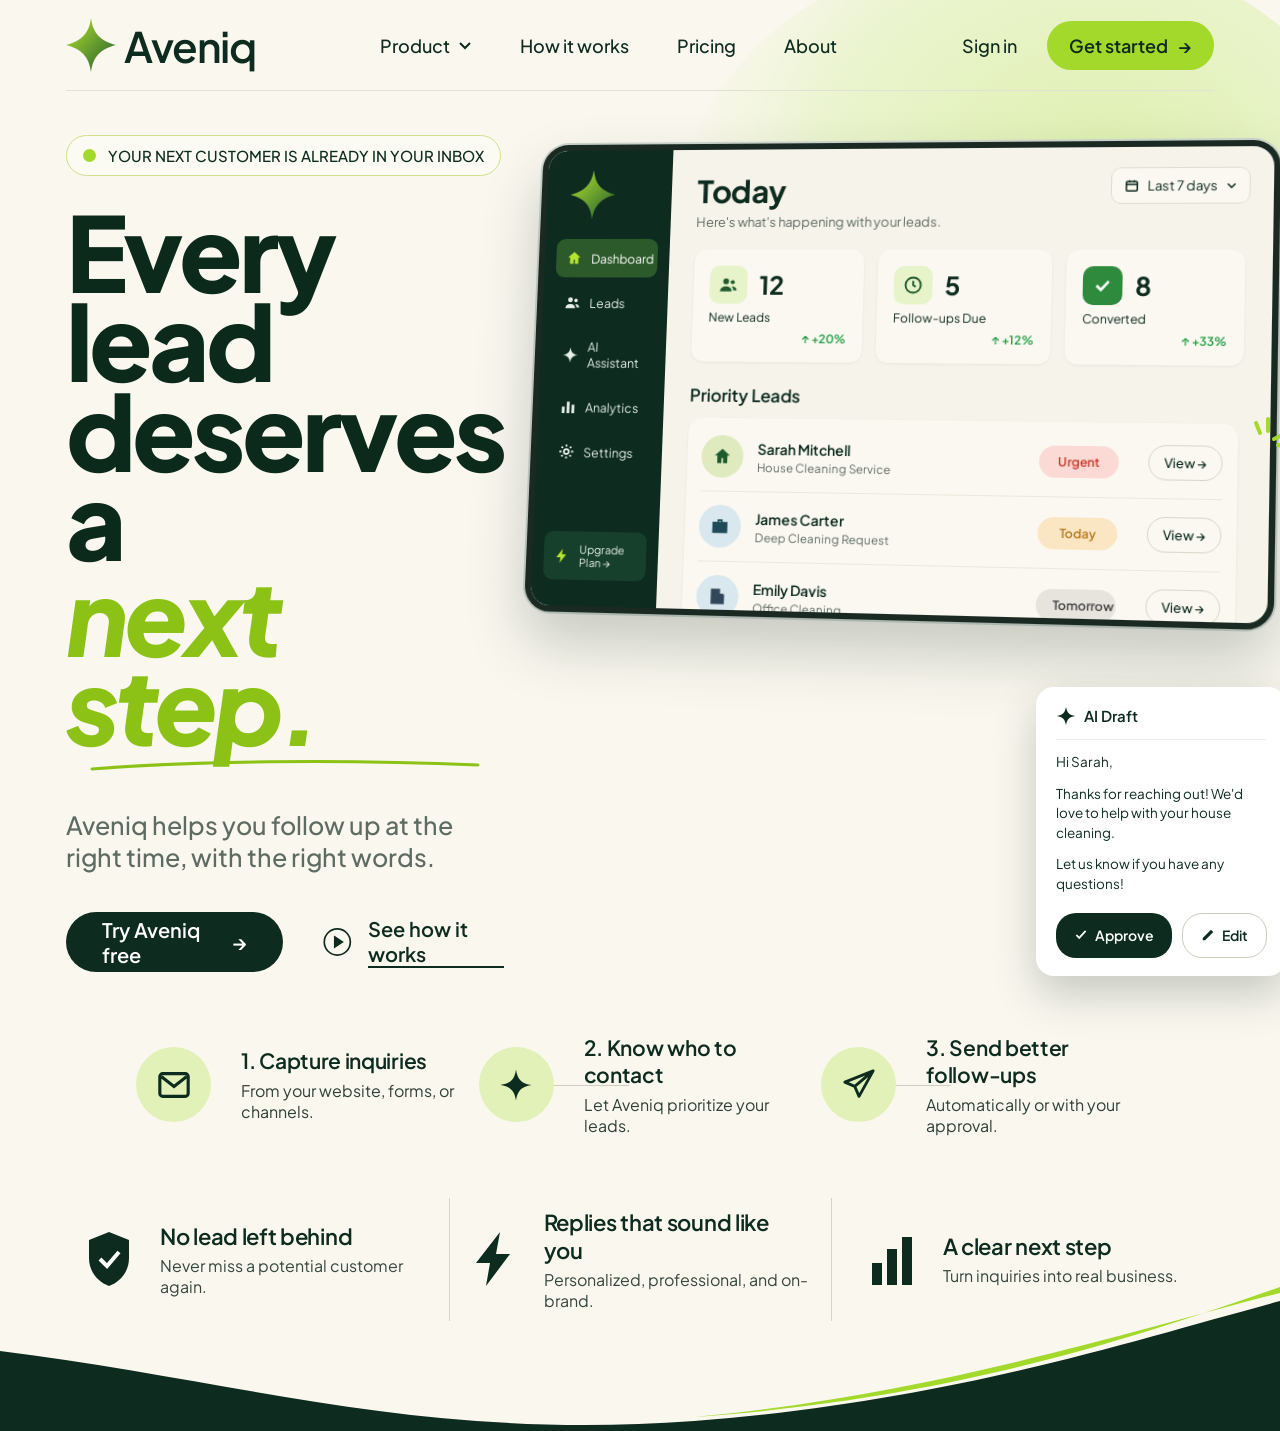
==== index.html @ 0c85c23e "Aveniq landing page" ====
<!DOCTYPE html>
<html lang="en">
<head>
<meta charset="utf-8">
<meta name="viewport" content="width=device-width, initial-scale=1">
<title>Aveniq – Every lead deserves a next step</title>
<link rel="preconnect" href="https://fonts.googleapis.com">
<link rel="preconnect" href="https://fonts.gstatic.com" crossorigin>
<link href="https://fonts.googleapis.com/css2?family=Plus+Jakarta+Sans:ital,wght@0,400;0,500;0,600;0,700;0,800;1,800&display=swap" rel="stylesheet">
<style>
:root{--bg:#faf7ef;--ink:#0d2b1f;--lime:#a3d92b;--lime2:#8cc216;--mute:#5d6b63;--line:#e3e1d6;--card:#f6f3ea}
*{box-sizing:border-box;margin:0;padding:0}
html{scroll-behavior:smooth}
body{font-family:'Plus Jakarta Sans',system-ui,sans-serif;background:var(--bg);color:var(--ink);overflow-x:hidden;position:relative}
a{color:inherit;text-decoration:none}
svg{display:block}
.blob{position:absolute;right:-8%;top:-4%;width:55%;height:560px;background:radial-gradient(ellipse at 60% 40%,#dff0b0 0%,#eaf4cd 45%,transparent 70%);border-radius:50%;z-index:0}
.wrap{max-width:1500px;margin:0 auto;padding:0 66px;position:relative;z-index:1}
nav{display:flex;align-items:center;justify-content:space-between;height:91px;border-bottom:1px solid var(--line)}
.logo{display:flex;align-items:center;gap:8px;font-size:42px;font-weight:600;letter-spacing:-1.5px}
.logo svg{width:50px;height:54px}
.links{display:flex;gap:48px;font-size:18px;font-weight:500}
.links a{display:flex;align-items:center;gap:8px}
.right{display:flex;align-items:center;gap:30px;font-size:18px;font-weight:500}
.btn-lime{background:var(--lime);padding:13px 22px;border-radius:30px;font-weight:600;display:flex;gap:10px;align-items:center;transition:.2s}
.btn-lime:hover{background:#b4e83f}
.hero{display:grid;grid-template-columns:1fr 1.05fr;gap:20px;padding-top:44px}
.pill{display:inline-flex;align-items:center;gap:12px;border:1px solid #cfe08a;border-radius:30px;padding:10px 16px;font-size:15px;font-weight:500;background:#fbfaf3}
.pill i{width:13px;height:13px;border-radius:50%;background:var(--lime)}
h1{font-size:104px;line-height:.86;font-weight:800;letter-spacing:-4px;margin-top:30px;color:#0b2a1c}
h1 em{display:inline-block;font-style:italic;color:var(--lime2);position:relative;margin-top:6px}
h1 em svg{position:absolute;left:24px;bottom:-24px;width:390px;height:16px}
.sub{font-size:25px;line-height:1.3;color:var(--mute);margin-top:60px;max-width:520px;font-weight:500}
.cta{display:flex;align-items:center;gap:40px;margin-top:38px}
.btn-dark{background:#0d2b1f;color:#fff;border-radius:40px;padding:0 36px;height:60px;display:flex;align-items:center;gap:14px;font-size:20px;font-weight:600;transition:.2s}
.btn-dark:hover{background:#17432f;transform:translateY(-1px)}
.see{display:flex;align-items:center;gap:16px;font-size:20px;font-weight:600}
.see span{border-bottom:2px solid var(--ink)}
.see svg{width:34px;height:34px}
.mock-area{position:relative;perspective:1800px;padding-top:6px}
.dash{display:flex;height:470px;border-radius:26px;border:6px solid #1a2a22;overflow:hidden;background:var(--card);transform:rotateY(-7deg) rotateX(4deg) rotate(1.2deg);transform-origin:left center;box-shadow:0 30px 60px rgba(13,43,31,.22),0 0 0 2px #cfd6cf;margin-left:10px}
.side{width:128px;background:#0d2b1f;padding:20px 12px;display:flex;flex-direction:column;color:#e6efe8;font-size:12.5px}
.side .sp{width:50px;height:50px;margin:0 0 20px 10px}
.side a{display:flex;align-items:center;gap:9px;padding:11px 10px;border-radius:9px;margin-bottom:6px}
.side a.on{background:#2c5a2b;color:#fff}
.side a svg{width:17px;height:17px;flex:none}
.side .up{margin-top:auto;background:#17402c;font-size:11px;align-items:center}
.main{flex:1;padding:22px 26px;position:relative}
.main h3{font-size:31px;font-weight:700;letter-spacing:-.5px}
.main .hi{font-size:13px;color:var(--mute);margin-top:4px}
.range{position:absolute;right:22px;top:20px;background:#faf8f1;border:1px solid #e1ddd0;border-radius:10px;padding:9px 12px;font-size:13px;display:flex;gap:8px;align-items:center}
.stats{display:flex;gap:14px;margin-top:20px}
.stat{background:#faf8f1;border-radius:12px;padding:16px;display:flex;flex-direction:column;gap:6px;width:170px;box-shadow:0 1px 3px rgba(0,0,0,.06)}
.stat .t{display:flex;align-items:center;gap:12px}
.ic{width:38px;height:38px;border-radius:10px;background:#e7f3c9;display:grid;place-items:center}
.ic svg{width:20px;height:20px}
.stat b{font-size:25px;font-weight:700}
.stat small{font-size:12px;display:block}
.stat u{text-decoration:none;color:#1b9a3f;font-size:11.5px;font-weight:600;align-self:flex-end}
.pl{margin-top:22px;font-size:17px;font-weight:600}
.leads{margin-top:12px;background:#faf8f1;border-radius:14px;padding:4px 14px;width:calc(100% - 4px);box-shadow:0 1px 3px rgba(0,0,0,.06);position:relative;z-index:1}
.lead{display:flex;align-items:center;gap:14px;padding:13px 0;border-bottom:1px solid #ece8dc}
.lead:last-child{border:0}
.lead .ic{width:42px;height:42px;border-radius:50%;background:#dfeabf}
.lead .ic.g{background:#d9e8ee}
.lead div.n{flex:1;font-size:14px;font-weight:600}
.lead div.n span{display:block;font-weight:400;font-size:11.5px;color:var(--mute);margin-top:2px}
.tag{padding:8px 16px;border-radius:16px;font-size:12px;font-weight:600;width:76px;text-align:center}
.t-u{background:#fbd9d4;color:#c43a2a}.t-t{background:#fbe6c4;color:#b7791a}.t-m{background:#e6e4dc;color:#444}
.view{border:1px solid #d9d6c9;border-radius:18px;padding:8px 14px;font-size:12.5px;font-weight:500;display:flex;gap:6px;align-items:center;margin-left:14px}
.draft{position:absolute;right:-22px;bottom:-4px;width:250px;background:#fff;border-radius:18px;padding:18px 20px;box-shadow:0 18px 44px rgba(13,43,31,.22);font-size:13.5px;line-height:1.45;z-index:3;transform:rotate(0)}
.draft h4{display:flex;gap:8px;align-items:center;font-size:15px;font-weight:600;padding-bottom:12px;border-bottom:1px solid #eee}
.draft h4 svg{width:20px;height:20px}
.draft p{margin-top:12px}
.draft .b{display:flex;gap:10px;margin-top:20px}
.draft .b span{display:flex;gap:7px;align-items:center;border-radius:20px;padding:11px 18px;font-size:14px;font-weight:600}
.ap{background:#0d2b1f;color:#fff}.ed{border:1px solid #cfcbbd}
.spark{position:absolute;right:-26px;top:282px;width:44px;height:44px;z-index:4}
.steps{display:grid;grid-template-columns:repeat(3,1fr);gap:20px;margin-top:62px;padding:0 70px}
.step{display:flex;gap:30px;align-items:center;position:relative}
.step .ic{width:75px;height:75px;border-radius:50%;background:#e1f1b8;flex:none}
.step .ic svg{width:34px;height:34px}
.step h5{font-size:21px;font-weight:600;letter-spacing:-.3px}
.step p{font-size:16px;margin-top:6px;color:#2e4036}
.step:not(:last-child):after{content:"";position:absolute;right:-12px;top:50%;width:120px;height:1px;background:#cfcdc0;transform:translateX(0)}
.step:nth-child(1):after{right:-170px;width:118px}
.step:nth-child(2):after{right:-150px;width:120px}
.feats{display:grid;grid-template-columns:repeat(3,1fr);margin-top:62px;padding-bottom:110px}
.feat{display:flex;align-items:center;justify-content:center;gap:28px;padding:10px 20px}
.feat+.feat{border-left:1px solid #d6d4c8}
.feat svg{width:46px;height:56px;flex:none}
.feat h6{font-size:22px;font-weight:600;letter-spacing:-.3px}
.feat p{font-size:16px;margin-top:5px;color:#35473d}
.wave{position:absolute;left:0;right:0;bottom:0;height:200px;z-index:0;pointer-events:none}
.wave svg{width:100%;height:100%}
.spacer{height:70px}
@media(max-width:1180px){
.wrap{padding:0 28px}.hero{grid-template-columns:1fr}.links{display:none}h1{font-size:76px}.steps,.feats{grid-template-columns:1fr;padding:0}.step:after{display:none}.feat+.feat{border:0}.feat{justify-content:flex-start}.dash{transform:none;height:auto;min-height:440px}.draft{position:relative;right:0;margin:16px 0 0 auto}.stats{flex-wrap:wrap}.spark{display:none}.logo{font-size:34px}.sub{margin-top:36px}}
@media(max-width:560px){h1{font-size:56px;letter-spacing:-2px}.side{display:none}.cta{flex-direction:column;align-items:flex-start;gap:22px}.right a:first-child{display:none}.stat{width:100%}}
</style>
</head>
<body>
<svg width="0" height="0" style="position:absolute"><defs>
<linearGradient id="g" x1="0" y1="0" x2="1" y2="1"><stop offset="0" stop-color="#b5e52e"/><stop offset="1" stop-color="#1f5a2e"/></linearGradient>
<symbol id="star" viewBox="0 0 48 52"><path d="M24 0C26 15 33 22 48 26C33 30 26 37 24 52C22 37 15 30 0 26C15 22 22 15 24 0Z" fill="url(#g)"/></symbol>
<symbol id="star4" viewBox="0 0 24 24"><path d="M12 1C13 8 16 11 23 12C16 13 13 16 12 23C11 16 8 13 1 12C8 11 11 8 12 1Z" fill="currentColor"/></symbol>
</defs></svg>
<div class="blob"></div>
<div class="wave"><svg viewBox="0 0 1586 200" preserveAspectRatio="none"><path d="M0 120C300 150 520 210 860 190C1180 170 1400 110 1586 70V200H0Z" fill="#0d2b1f"/><path d="M1586 56C1400 108 1180 168 860 186C1150 165 1400 100 1586 62Z" fill="#a3d92b"/></svg></div>

<div class="wrap">
<nav>
 <a class="logo" href="#"><svg><use href="#star"/></svg>Aveniq</a>
 <div class="links"><a href="#">Product <svg width="14" height="14" viewBox="0 0 14 14" fill="none" stroke="currentColor" stroke-width="2"><path d="M2 5l5 5 5-5"/></svg></a><a href="#how">How it works</a><a href="#">Pricing</a><a href="#">About</a></div>
 <div class="right"><a href="#">Sign in</a><a class="btn-lime" href="#">Get started <span>→</span></a></div>
</nav>

<section class="hero">
 <div>
  <div class="pill"><i></i>YOUR NEXT CUSTOMER IS ALREADY IN YOUR INBOX</div>
  <h1>Every lead<br>deserves a<br><em>next step.<svg viewBox="0 0 390 16" fill="none"><path d="M2 12C100 4 250 2 388 8" stroke="#8cc216" stroke-width="3" stroke-linecap="round"/></svg></em></h1>
  <p class="sub">Aveniq helps you follow up at the right time, with the right words.</p>
  <div class="cta">
   <a class="btn-dark" href="#">Try Aveniq free <span>→</span></a>
   <a class="see" href="#how"><svg viewBox="0 0 34 34" fill="none" stroke="#0d2b1f" stroke-width="2"><circle cx="17" cy="17" r="15.5"/><path d="M14 11l9 6-9 6z" fill="#0d2b1f"/></svg><span>See how it works</span></a>
  </div>
 </div>

 <div class="mock-area">
  <div class="dash">
   <aside class="side">
    <svg class="sp"><use href="#star"/></svg>
    <a class="on"><svg viewBox="0 0 24 24" fill="#b5e52e"><path d="M12 3l9 8h-3v9h-5v-6h-2v6H6v-9H3z"/></svg>Dashboard</a>
    <a><svg viewBox="0 0 24 24" fill="currentColor"><circle cx="9" cy="8" r="3.5"/><circle cx="17" cy="9" r="2.5"/><path d="M2 20c0-4 3-6 7-6s7 2 7 6zM16 14c3 0 6 1.5 6 5h-4c0-2-1-3.500-2-5z"/></svg>Leads</a>
    <a><svg viewBox="0 0 24 24" fill="currentColor"><use href="#star4"/></svg>AI Assistant</a>
    <a><svg viewBox="0 0 24 24" fill="currentColor"><path d="M3 21V12h4v9zM10 21V5h4v16zM17 21V9h4v12z"/></svg>Analytics</a>
    <a><svg viewBox="0 0 24 24" fill="none" stroke="currentColor" stroke-width="2.5"><circle cx="12" cy="12" r="3.500"/><path d="M12 2v3M12 19v3M2 12h3M19 12h3M5 5l2 2M17 17l2 2M19 5l-2 2M7 17l-2 2"/></svg>Settings</a>
    <a class="up"><svg viewBox="0 0 24 24" fill="#b5e52e"><path d="M13 2L4 14h6l-1 8 9-12h-6z"/></svg>Upgrade Plan →</a>
   </aside>
   <div class="main">
    <h3>Today</h3><div class="hi">Here's what's happening with your leads.</div>
    <div class="range"><svg width="14" height="14" viewBox="0 0 24 24" fill="none" stroke="#0d2b1f" stroke-width="2.5"><rect x="3" y="5" width="18" height="16" rx="2"/><path d="M3 10h18M8 3v4M16 3v4"/></svg>Last 7 days <svg width="10" height="10" viewBox="0 0 14 14" fill="none" stroke="#0d2b1f" stroke-width="2"><path d="M2 5l5 5 5-5"/></svg></div>
    <div class="stats">
     <div class="stat"><div class="t"><div class="ic"><svg viewBox="0 0 24 24" fill="#1f5a2e"><circle cx="9" cy="8" r="3.500"/><circle cx="17" cy="9" r="2.500"/><path d="M2 20c0-4 3-6 7-6s7 2 7 6zM16 14c3 0 6 1.500 6 5h-4c0-2-1-3.500-2-5z"/></svg></div><b>12</b></div><small>New Leads</small><u>↑ +20%</u></div>
     <div class="stat"><div class="t"><div class="ic"><svg viewBox="0 0 24 24" fill="none" stroke="#1f5a2e" stroke-width="2.200"><circle cx="12" cy="12" r="9"/><path d="M12 7v5l3 2"/></svg></div><b>5</b></div><small>Follow-ups Due</small><u>↑ +12%</u></div>
     <div class="stat"><div class="t"><div class="ic" style="background:#2e8b3d"><svg viewBox="0 0 24 24" fill="none" stroke="#fff" stroke-width="3"><path d="M5 12l5 5 9-10"/></svg></div><b>8</b></div><small>Converted</small><u>↑ +33%</u></div>
    </div>
    <div class="pl">Priority Leads</div>
    <div class="leads">
     <div class="lead"><div class="ic"><svg viewBox="0 0 24 24" fill="#1f5a2e"><path d="M12 3l9 8h-3v9h-5v-6h-2v6H6v-9H3z"/></svg></div><div class="n">Sarah Mitchell<span>House Cleaning Service</span></div><div class="tag t-u">Urgent</div><div class="view">View →</div></div>
     <div class="lead"><div class="ic g"><svg viewBox="0 0 24 24" fill="#1f4a5a"><path d="M9 4h6v3h6v13H3V7h6zM11 6v1h2V6z"/></svg></div><div class="n">James Carter<span>Deep Cleaning Request</span></div><div class="tag t-t">Today</div><div class="view">View →</div></div>
     <div class="lead"><div class="ic g"><svg viewBox="0 0 24 24" fill="#33475a"><path d="M4 21V3h11v6h5v12zM7 7h2v2H7zm4 0h2v2h-2zM7 12h2v2H7zm4 0h2v2h-2zM7 17h2v2H7zm4 0h2v2h-2z"/></svg></div><div class="n">Emily Davis<span>Office Cleaning</span></div><div class="tag t-m">Tomorrow</div><div class="view">View →</div></div>
    </div>
   </div>
  </div>
  <svg class="spark" viewBox="0 0 44 44" fill="none" stroke="#a3d92b" stroke-width="4" stroke-linecap="round"><path d="M10 6l4 10M22 2v12M36 18l-8 4M40 30l-8-2"/></svg>
  <div class="draft">
   <h4><svg><use href="#star4" style="color:#0d2b1f"/></svg>AI Draft</h4>
   <p>Hi Sarah,</p>
   <p>Thanks for reaching out! We'd love to help with your house cleaning.</p>
   <p>Let us know if you have any questions!</p>
   <div class="b"><span class="ap"><svg width="14" height="14" viewBox="0 0 24 24" fill="none" stroke="#fff" stroke-width="3"><path d="M4 12l5 5 11-12"/></svg>Approve</span><span class="ed"><svg width="14" height="14" viewBox="0 0 24 24" fill="#0d2b1f"><path d="M3 21v-4l12-12 4 4L7 21zM17 3l4 4-2 2-4-4z"/></svg>Edit</span></div>
  </div>
 </div>
</section>

<section class="steps" id="how">
 <div class="step"><div class="ic"><svg viewBox="0 0 24 24" fill="none" stroke="#0d2b1f" stroke-width="2.200"><rect x="2" y="4" width="20" height="16" rx="2"/><path d="M3 6l9 7 9-7"/></svg></div><div><h5>1. Capture inquiries</h5><p>From your website, forms, or channels.</p></div></div>
 <div class="step"><div class="ic"><svg style="color:#0d2b1f"><use href="#star4"/></svg></div><div><h5>2. Know who to contact</h5><p>Let Aveniq prioritize your leads.</p></div></div>
 <div class="step"><div class="ic"><svg viewBox="0 0 24 24" fill="none" stroke="#0d2b1f" stroke-width="2" stroke-linejoin="round"><path d="M22 2L2 10l7 3 3 7zM22 2L9 13"/></svg></div><div><h5>3. Send better follow-ups</h5><p>Automatically or with your approval.</p></div></div>
</section>

<section class="feats">
 <div class="feat"><svg viewBox="0 0 46 56"><path d="M23 1L3 9v18c0 14 9 24 20 28 11-4 20-14 20-28V9z" fill="#0d2b1f"/><path d="M14 28l7 7 12-14" fill="none" stroke="#fff" stroke-width="4"/></svg><div><h6>No lead left behind</h6><p>Never miss a potential customer again.</p></div></div>
 <div class="feat"><svg viewBox="0 0 46 56"><path d="M30 1L6 32h14l-4 23 24-32H26z" fill="#0d2b1f"/></svg><div><h6>Replies that sound like you</h6><p>Personalized, professional, and on-brand.</p></div></div>
 <div class="feat"><svg viewBox="0 0 46 56"><path d="M3 54V32h10v22zM18 54V18h10v36zM33 54V6h10v48z" fill="#0d2b1f"/></svg><div><h6>A clear next step</h6><p>Turn inquiries into real business.</p></div></div>
</section>
</div>
</body>
</html>
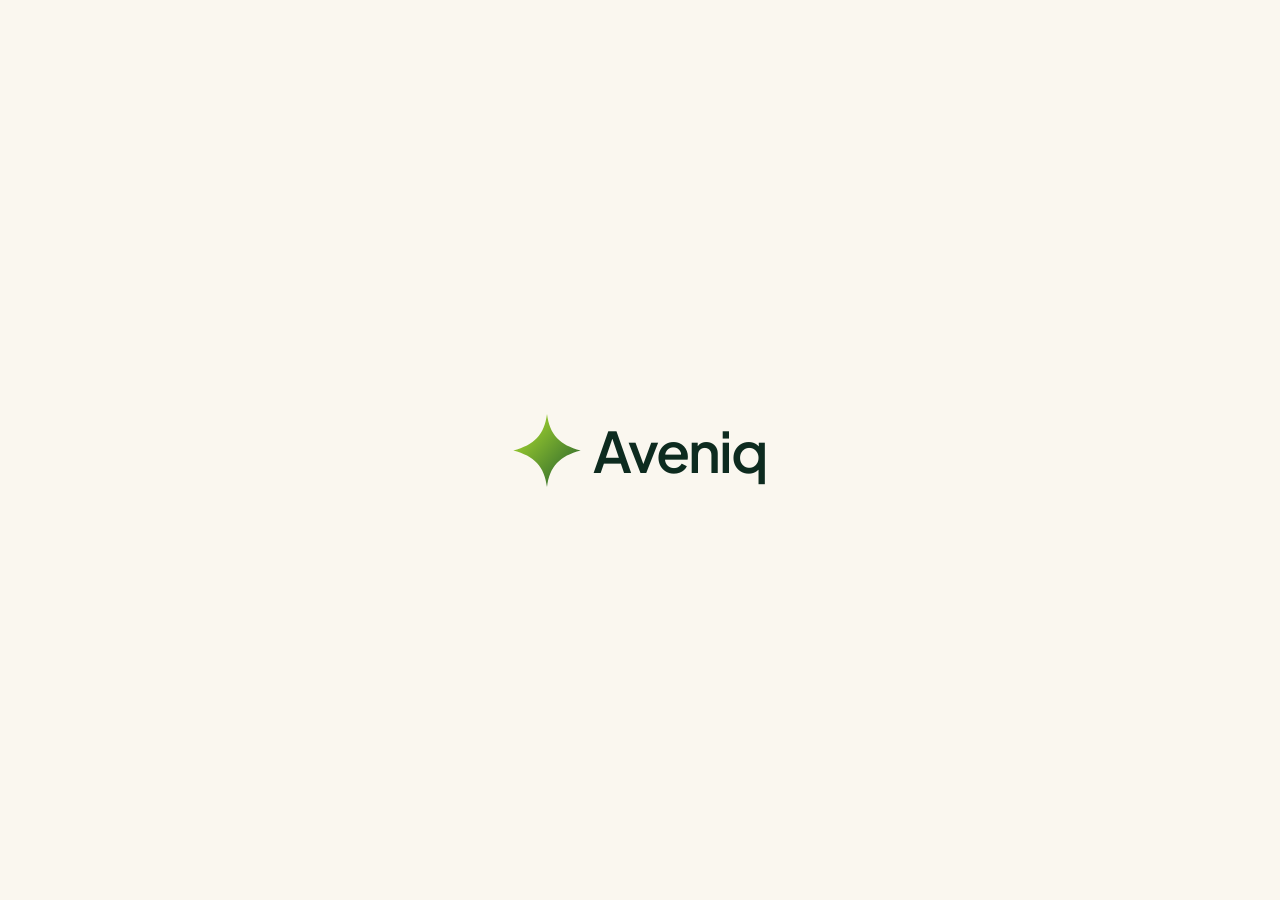
==== commit 5a094a8d: "Simplify landing page to logo and name" ====
--- a/index.html
+++ b/index.html
@@ -3,178 +3,19 @@
 <head>
 <meta charset="utf-8">
 <meta name="viewport" content="width=device-width, initial-scale=1">
-<title>Aveniq – Every lead deserves a next step</title>
-<link rel="preconnect" href="https://fonts.googleapis.com">
-<link rel="preconnect" href="https://fonts.gstatic.com" crossorigin>
-<link href="https://fonts.googleapis.com/css2?family=Plus+Jakarta+Sans:ital,wght@0,400;0,500;0,600;0,700;0,800;1,800&display=swap" rel="stylesheet">
+<title>Aveniq</title>
+<link href="https://fonts.googleapis.com/css2?family=Plus+Jakarta+Sans:wght@600&display=swap" rel="stylesheet">
 <style>
-:root{--bg:#faf7ef;--ink:#0d2b1f;--lime:#a3d92b;--lime2:#8cc216;--mute:#5d6b63;--line:#e3e1d6;--card:#f6f3ea}
-*{box-sizing:border-box;margin:0;padding:0}
-html{scroll-behavior:smooth}
-body{font-family:'Plus Jakarta Sans',system-ui,sans-serif;background:var(--bg);color:var(--ink);overflow-x:hidden;position:relative}
-a{color:inherit;text-decoration:none}
-svg{display:block}
-.blob{position:absolute;right:-8%;top:-4%;width:55%;height:560px;background:radial-gradient(ellipse at 60% 40%,#dff0b0 0%,#eaf4cd 45%,transparent 70%);border-radius:50%;z-index:0}
-.wrap{max-width:1500px;margin:0 auto;padding:0 66px;position:relative;z-index:1}
-nav{display:flex;align-items:center;justify-content:space-between;height:91px;border-bottom:1px solid var(--line)}
-.logo{display:flex;align-items:center;gap:8px;font-size:42px;font-weight:600;letter-spacing:-1.5px}
-.logo svg{width:50px;height:54px}
-.links{display:flex;gap:48px;font-size:18px;font-weight:500}
-.links a{display:flex;align-items:center;gap:8px}
-.right{display:flex;align-items:center;gap:30px;font-size:18px;font-weight:500}
-.btn-lime{background:var(--lime);padding:13px 22px;border-radius:30px;font-weight:600;display:flex;gap:10px;align-items:center;transition:.2s}
-.btn-lime:hover{background:#b4e83f}
-.hero{display:grid;grid-template-columns:1fr 1.05fr;gap:20px;padding-top:44px}
-.pill{display:inline-flex;align-items:center;gap:12px;border:1px solid #cfe08a;border-radius:30px;padding:10px 16px;font-size:15px;font-weight:500;background:#fbfaf3}
-.pill i{width:13px;height:13px;border-radius:50%;background:var(--lime)}
-h1{font-size:104px;line-height:.86;font-weight:800;letter-spacing:-4px;margin-top:30px;color:#0b2a1c}
-h1 em{display:inline-block;font-style:italic;color:var(--lime2);position:relative;margin-top:6px}
-h1 em svg{position:absolute;left:24px;bottom:-24px;width:390px;height:16px}
-.sub{font-size:25px;line-height:1.3;color:var(--mute);margin-top:60px;max-width:520px;font-weight:500}
-.cta{display:flex;align-items:center;gap:40px;margin-top:38px}
-.btn-dark{background:#0d2b1f;color:#fff;border-radius:40px;padding:0 36px;height:60px;display:flex;align-items:center;gap:14px;font-size:20px;font-weight:600;transition:.2s}
-.btn-dark:hover{background:#17432f;transform:translateY(-1px)}
-.see{display:flex;align-items:center;gap:16px;font-size:20px;font-weight:600}
-.see span{border-bottom:2px solid var(--ink)}
-.see svg{width:34px;height:34px}
-.mock-area{position:relative;perspective:1800px;padding-top:6px}
-.dash{display:flex;height:470px;border-radius:26px;border:6px solid #1a2a22;overflow:hidden;background:var(--card);transform:rotateY(-7deg) rotateX(4deg) rotate(1.2deg);transform-origin:left center;box-shadow:0 30px 60px rgba(13,43,31,.22),0 0 0 2px #cfd6cf;margin-left:10px}
-.side{width:128px;background:#0d2b1f;padding:20px 12px;display:flex;flex-direction:column;color:#e6efe8;font-size:12.5px}
-.side .sp{width:50px;height:50px;margin:0 0 20px 10px}
-.side a{display:flex;align-items:center;gap:9px;padding:11px 10px;border-radius:9px;margin-bottom:6px}
-.side a.on{background:#2c5a2b;color:#fff}
-.side a svg{width:17px;height:17px;flex:none}
-.side .up{margin-top:auto;background:#17402c;font-size:11px;align-items:center}
-.main{flex:1;padding:22px 26px;position:relative}
-.main h3{font-size:31px;font-weight:700;letter-spacing:-.5px}
-.main .hi{font-size:13px;color:var(--mute);margin-top:4px}
-.range{position:absolute;right:22px;top:20px;background:#faf8f1;border:1px solid #e1ddd0;border-radius:10px;padding:9px 12px;font-size:13px;display:flex;gap:8px;align-items:center}
-.stats{display:flex;gap:14px;margin-top:20px}
-.stat{background:#faf8f1;border-radius:12px;padding:16px;display:flex;flex-direction:column;gap:6px;width:170px;box-shadow:0 1px 3px rgba(0,0,0,.06)}
-.stat .t{display:flex;align-items:center;gap:12px}
-.ic{width:38px;height:38px;border-radius:10px;background:#e7f3c9;display:grid;place-items:center}
-.ic svg{width:20px;height:20px}
-.stat b{font-size:25px;font-weight:700}
-.stat small{font-size:12px;display:block}
-.stat u{text-decoration:none;color:#1b9a3f;font-size:11.5px;font-weight:600;align-self:flex-end}
-.pl{margin-top:22px;font-size:17px;font-weight:600}
-.leads{margin-top:12px;background:#faf8f1;border-radius:14px;padding:4px 14px;width:calc(100% - 4px);box-shadow:0 1px 3px rgba(0,0,0,.06);position:relative;z-index:1}
-.lead{display:flex;align-items:center;gap:14px;padding:13px 0;border-bottom:1px solid #ece8dc}
-.lead:last-child{border:0}
-.lead .ic{width:42px;height:42px;border-radius:50%;background:#dfeabf}
-.lead .ic.g{background:#d9e8ee}
-.lead div.n{flex:1;font-size:14px;font-weight:600}
-.lead div.n span{display:block;font-weight:400;font-size:11.5px;color:var(--mute);margin-top:2px}
-.tag{padding:8px 16px;border-radius:16px;font-size:12px;font-weight:600;width:76px;text-align:center}
-.t-u{background:#fbd9d4;color:#c43a2a}.t-t{background:#fbe6c4;color:#b7791a}.t-m{background:#e6e4dc;color:#444}
-.view{border:1px solid #d9d6c9;border-radius:18px;padding:8px 14px;font-size:12.5px;font-weight:500;display:flex;gap:6px;align-items:center;margin-left:14px}
-.draft{position:absolute;right:-22px;bottom:-4px;width:250px;background:#fff;border-radius:18px;padding:18px 20px;box-shadow:0 18px 44px rgba(13,43,31,.22);font-size:13.5px;line-height:1.45;z-index:3;transform:rotate(0)}
-.draft h4{display:flex;gap:8px;align-items:center;font-size:15px;font-weight:600;padding-bottom:12px;border-bottom:1px solid #eee}
-.draft h4 svg{width:20px;height:20px}
-.draft p{margin-top:12px}
-.draft .b{display:flex;gap:10px;margin-top:20px}
-.draft .b span{display:flex;gap:7px;align-items:center;border-radius:20px;padding:11px 18px;font-size:14px;font-weight:600}
-.ap{background:#0d2b1f;color:#fff}.ed{border:1px solid #cfcbbd}
-.spark{position:absolute;right:-26px;top:282px;width:44px;height:44px;z-index:4}
-.steps{display:grid;grid-template-columns:repeat(3,1fr);gap:20px;margin-top:62px;padding:0 70px}
-.step{display:flex;gap:30px;align-items:center;position:relative}
-.step .ic{width:75px;height:75px;border-radius:50%;background:#e1f1b8;flex:none}
-.step .ic svg{width:34px;height:34px}
-.step h5{font-size:21px;font-weight:600;letter-spacing:-.3px}
-.step p{font-size:16px;margin-top:6px;color:#2e4036}
-.step:not(:last-child):after{content:"";position:absolute;right:-12px;top:50%;width:120px;height:1px;background:#cfcdc0;transform:translateX(0)}
-.step:nth-child(1):after{right:-170px;width:118px}
-.step:nth-child(2):after{right:-150px;width:120px}
-.feats{display:grid;grid-template-columns:repeat(3,1fr);margin-top:62px;padding-bottom:110px}
-.feat{display:flex;align-items:center;justify-content:center;gap:28px;padding:10px 20px}
-.feat+.feat{border-left:1px solid #d6d4c8}
-.feat svg{width:46px;height:56px;flex:none}
-.feat h6{font-size:22px;font-weight:600;letter-spacing:-.3px}
-.feat p{font-size:16px;margin-top:5px;color:#35473d}
-.wave{position:absolute;left:0;right:0;bottom:0;height:200px;z-index:0;pointer-events:none}
-.wave svg{width:100%;height:100%}
-.spacer{height:70px}
-@media(max-width:1180px){
-.wrap{padding:0 28px}.hero{grid-template-columns:1fr}.links{display:none}h1{font-size:76px}.steps,.feats{grid-template-columns:1fr;padding:0}.step:after{display:none}.feat+.feat{border:0}.feat{justify-content:flex-start}.dash{transform:none;height:auto;min-height:440px}.draft{position:relative;right:0;margin:16px 0 0 auto}.stats{flex-wrap:wrap}.spark{display:none}.logo{font-size:34px}.sub{margin-top:36px}}
-@media(max-width:560px){h1{font-size:56px;letter-spacing:-2px}.side{display:none}.cta{flex-direction:column;align-items:flex-start;gap:22px}.right a:first-child{display:none}.stat{width:100%}}
+*{margin:0;padding:0;box-sizing:border-box}
+body{min-height:100vh;display:grid;place-items:center;background:#faf7ef;font-family:'Plus Jakarta Sans',system-ui,sans-serif;color:#0d2b1f}
+.logo{display:flex;align-items:center;gap:12px;font-size:56px;font-weight:600;letter-spacing:-2px}
+.logo svg{width:68px;height:73px}
 </style>
 </head>
 <body>
-<svg width="0" height="0" style="position:absolute"><defs>
-<linearGradient id="g" x1="0" y1="0" x2="1" y2="1"><stop offset="0" stop-color="#b5e52e"/><stop offset="1" stop-color="#1f5a2e"/></linearGradient>
-<symbol id="star" viewBox="0 0 48 52"><path d="M24 0C26 15 33 22 48 26C33 30 26 37 24 52C22 37 15 30 0 26C15 22 22 15 24 0Z" fill="url(#g)"/></symbol>
-<symbol id="star4" viewBox="0 0 24 24"><path d="M12 1C13 8 16 11 23 12C16 13 13 16 12 23C11 16 8 13 1 12C8 11 11 8 12 1Z" fill="currentColor"/></symbol>
-</defs></svg>
-<div class="blob"></div>
-<div class="wave"><svg viewBox="0 0 1586 200" preserveAspectRatio="none"><path d="M0 120C300 150 520 210 860 190C1180 170 1400 110 1586 70V200H0Z" fill="#0d2b1f"/><path d="M1586 56C1400 108 1180 168 860 186C1150 165 1400 100 1586 62Z" fill="#a3d92b"/></svg></div>
-
-<div class="wrap">
-<nav>
- <a class="logo" href="#"><svg><use href="#star"/></svg>Aveniq</a>
- <div class="links"><a href="#">Product <svg width="14" height="14" viewBox="0 0 14 14" fill="none" stroke="currentColor" stroke-width="2"><path d="M2 5l5 5 5-5"/></svg></a><a href="#how">How it works</a><a href="#">Pricing</a><a href="#">About</a></div>
- <div class="right"><a href="#">Sign in</a><a class="btn-lime" href="#">Get started <span>→</span></a></div>
-</nav>
-
-<section class="hero">
- <div>
-  <div class="pill"><i></i>YOUR NEXT CUSTOMER IS ALREADY IN YOUR INBOX</div>
-  <h1>Every lead<br>deserves a<br><em>next step.<svg viewBox="0 0 390 16" fill="none"><path d="M2 12C100 4 250 2 388 8" stroke="#8cc216" stroke-width="3" stroke-linecap="round"/></svg></em></h1>
-  <p class="sub">Aveniq helps you follow up at the right time, with the right words.</p>
-  <div class="cta">
-   <a class="btn-dark" href="#">Try Aveniq free <span>→</span></a>
-   <a class="see" href="#how"><svg viewBox="0 0 34 34" fill="none" stroke="#0d2b1f" stroke-width="2"><circle cx="17" cy="17" r="15.5"/><path d="M14 11l9 6-9 6z" fill="#0d2b1f"/></svg><span>See how it works</span></a>
-  </div>
- </div>
-
- <div class="mock-area">
-  <div class="dash">
-   <aside class="side">
-    <svg class="sp"><use href="#star"/></svg>
-    <a class="on"><svg viewBox="0 0 24 24" fill="#b5e52e"><path d="M12 3l9 8h-3v9h-5v-6h-2v6H6v-9H3z"/></svg>Dashboard</a>
-    <a><svg viewBox="0 0 24 24" fill="currentColor"><circle cx="9" cy="8" r="3.5"/><circle cx="17" cy="9" r="2.5"/><path d="M2 20c0-4 3-6 7-6s7 2 7 6zM16 14c3 0 6 1.5 6 5h-4c0-2-1-3.500-2-5z"/></svg>Leads</a>
-    <a><svg viewBox="0 0 24 24" fill="currentColor"><use href="#star4"/></svg>AI Assistant</a>
-    <a><svg viewBox="0 0 24 24" fill="currentColor"><path d="M3 21V12h4v9zM10 21V5h4v16zM17 21V9h4v12z"/></svg>Analytics</a>
-    <a><svg viewBox="0 0 24 24" fill="none" stroke="currentColor" stroke-width="2.5"><circle cx="12" cy="12" r="3.500"/><path d="M12 2v3M12 19v3M2 12h3M19 12h3M5 5l2 2M17 17l2 2M19 5l-2 2M7 17l-2 2"/></svg>Settings</a>
-    <a class="up"><svg viewBox="0 0 24 24" fill="#b5e52e"><path d="M13 2L4 14h6l-1 8 9-12h-6z"/></svg>Upgrade Plan →</a>
-   </aside>
-   <div class="main">
-    <h3>Today</h3><div class="hi">Here's what's happening with your leads.</div>
-    <div class="range"><svg width="14" height="14" viewBox="0 0 24 24" fill="none" stroke="#0d2b1f" stroke-width="2.5"><rect x="3" y="5" width="18" height="16" rx="2"/><path d="M3 10h18M8 3v4M16 3v4"/></svg>Last 7 days <svg width="10" height="10" viewBox="0 0 14 14" fill="none" stroke="#0d2b1f" stroke-width="2"><path d="M2 5l5 5 5-5"/></svg></div>
-    <div class="stats">
-     <div class="stat"><div class="t"><div class="ic"><svg viewBox="0 0 24 24" fill="#1f5a2e"><circle cx="9" cy="8" r="3.500"/><circle cx="17" cy="9" r="2.500"/><path d="M2 20c0-4 3-6 7-6s7 2 7 6zM16 14c3 0 6 1.500 6 5h-4c0-2-1-3.500-2-5z"/></svg></div><b>12</b></div><small>New Leads</small><u>↑ +20%</u></div>
-     <div class="stat"><div class="t"><div class="ic"><svg viewBox="0 0 24 24" fill="none" stroke="#1f5a2e" stroke-width="2.200"><circle cx="12" cy="12" r="9"/><path d="M12 7v5l3 2"/></svg></div><b>5</b></div><small>Follow-ups Due</small><u>↑ +12%</u></div>
-     <div class="stat"><div class="t"><div class="ic" style="background:#2e8b3d"><svg viewBox="0 0 24 24" fill="none" stroke="#fff" stroke-width="3"><path d="M5 12l5 5 9-10"/></svg></div><b>8</b></div><small>Converted</small><u>↑ +33%</u></div>
-    </div>
-    <div class="pl">Priority Leads</div>
-    <div class="leads">
-     <div class="lead"><div class="ic"><svg viewBox="0 0 24 24" fill="#1f5a2e"><path d="M12 3l9 8h-3v9h-5v-6h-2v6H6v-9H3z"/></svg></div><div class="n">Sarah Mitchell<span>House Cleaning Service</span></div><div class="tag t-u">Urgent</div><div class="view">View →</div></div>
-     <div class="lead"><div class="ic g"><svg viewBox="0 0 24 24" fill="#1f4a5a"><path d="M9 4h6v3h6v13H3V7h6zM11 6v1h2V6z"/></svg></div><div class="n">James Carter<span>Deep Cleaning Request</span></div><div class="tag t-t">Today</div><div class="view">View →</div></div>
-     <div class="lead"><div class="ic g"><svg viewBox="0 0 24 24" fill="#33475a"><path d="M4 21V3h11v6h5v12zM7 7h2v2H7zm4 0h2v2h-2zM7 12h2v2H7zm4 0h2v2h-2zM7 17h2v2H7zm4 0h2v2h-2z"/></svg></div><div class="n">Emily Davis<span>Office Cleaning</span></div><div class="tag t-m">Tomorrow</div><div class="view">View →</div></div>
-    </div>
-   </div>
-  </div>
-  <svg class="spark" viewBox="0 0 44 44" fill="none" stroke="#a3d92b" stroke-width="4" stroke-linecap="round"><path d="M10 6l4 10M22 2v12M36 18l-8 4M40 30l-8-2"/></svg>
-  <div class="draft">
-   <h4><svg><use href="#star4" style="color:#0d2b1f"/></svg>AI Draft</h4>
-   <p>Hi Sarah,</p>
-   <p>Thanks for reaching out! We'd love to help with your house cleaning.</p>
-   <p>Let us know if you have any questions!</p>
-   <div class="b"><span class="ap"><svg width="14" height="14" viewBox="0 0 24 24" fill="none" stroke="#fff" stroke-width="3"><path d="M4 12l5 5 11-12"/></svg>Approve</span><span class="ed"><svg width="14" height="14" viewBox="0 0 24 24" fill="#0d2b1f"><path d="M3 21v-4l12-12 4 4L7 21zM17 3l4 4-2 2-4-4z"/></svg>Edit</span></div>
-  </div>
- </div>
-</section>
-
-<section class="steps" id="how">
- <div class="step"><div class="ic"><svg viewBox="0 0 24 24" fill="none" stroke="#0d2b1f" stroke-width="2.200"><rect x="2" y="4" width="20" height="16" rx="2"/><path d="M3 6l9 7 9-7"/></svg></div><div><h5>1. Capture inquiries</h5><p>From your website, forms, or channels.</p></div></div>
- <div class="step"><div class="ic"><svg style="color:#0d2b1f"><use href="#star4"/></svg></div><div><h5>2. Know who to contact</h5><p>Let Aveniq prioritize your leads.</p></div></div>
- <div class="step"><div class="ic"><svg viewBox="0 0 24 24" fill="none" stroke="#0d2b1f" stroke-width="2" stroke-linejoin="round"><path d="M22 2L2 10l7 3 3 7zM22 2L9 13"/></svg></div><div><h5>3. Send better follow-ups</h5><p>Automatically or with your approval.</p></div></div>
-</section>
-
-<section class="feats">
- <div class="feat"><svg viewBox="0 0 46 56"><path d="M23 1L3 9v18c0 14 9 24 20 28 11-4 20-14 20-28V9z" fill="#0d2b1f"/><path d="M14 28l7 7 12-14" fill="none" stroke="#fff" stroke-width="4"/></svg><div><h6>No lead left behind</h6><p>Never miss a potential customer again.</p></div></div>
- <div class="feat"><svg viewBox="0 0 46 56"><path d="M30 1L6 32h14l-4 23 24-32H26z" fill="#0d2b1f"/></svg><div><h6>Replies that sound like you</h6><p>Personalized, professional, and on-brand.</p></div></div>
- <div class="feat"><svg viewBox="0 0 46 56"><path d="M3 54V32h10v22zM18 54V18h10v36zM33 54V6h10v48z" fill="#0d2b1f"/></svg><div><h6>A clear next step</h6><p>Turn inquiries into real business.</p></div></div>
-</section>
+<div class="logo">
+<svg viewBox="0 0 48 52"><defs><linearGradient id="g" x1="0" y1="0" x2="1" y2="1"><stop offset="0" stop-color="#b5e52e"/><stop offset="1" stop-color="#1f5a2e"/></linearGradient></defs><path d="M24 0C26 15 33 22 48 26C33 30 26 37 24 52C22 37 15 30 0 26C15 22 22 15 24 0Z" fill="url(#g)"/></svg>
+Aveniq
 </div>
 </body>
 </html>
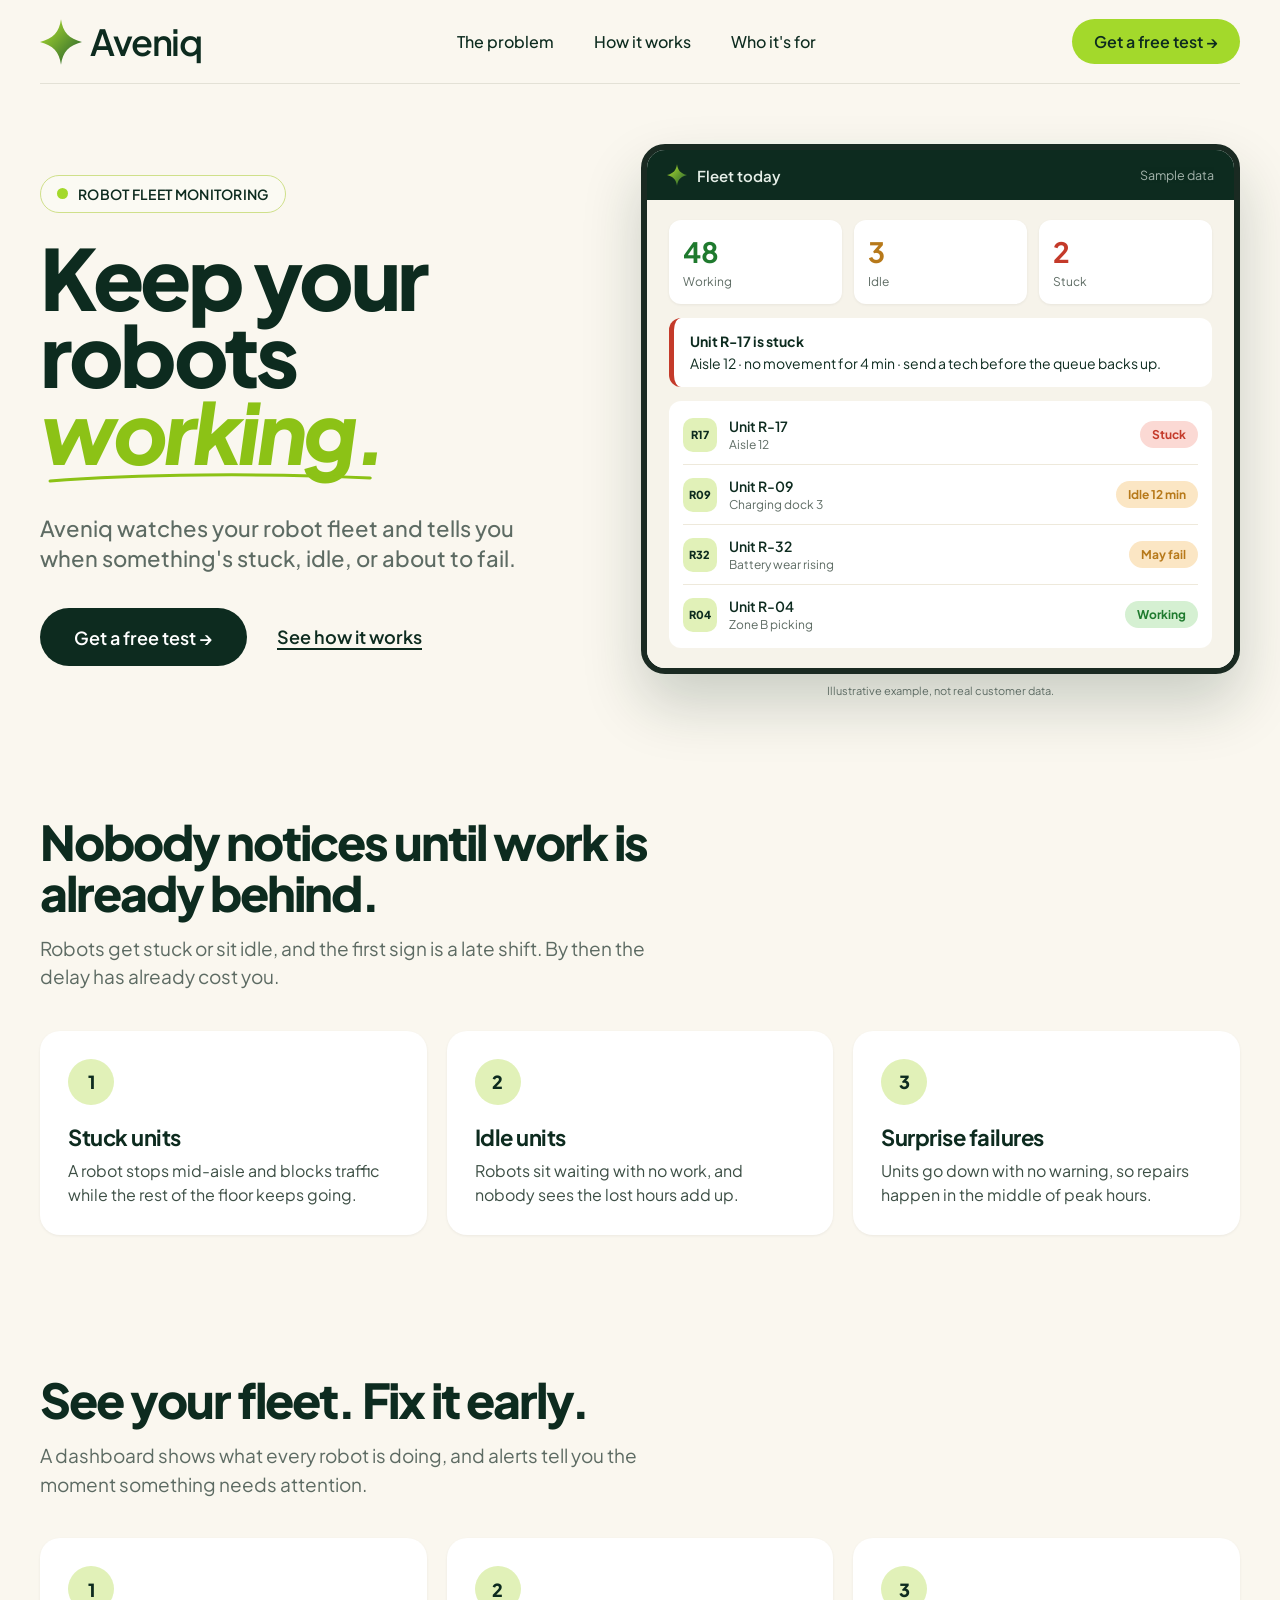
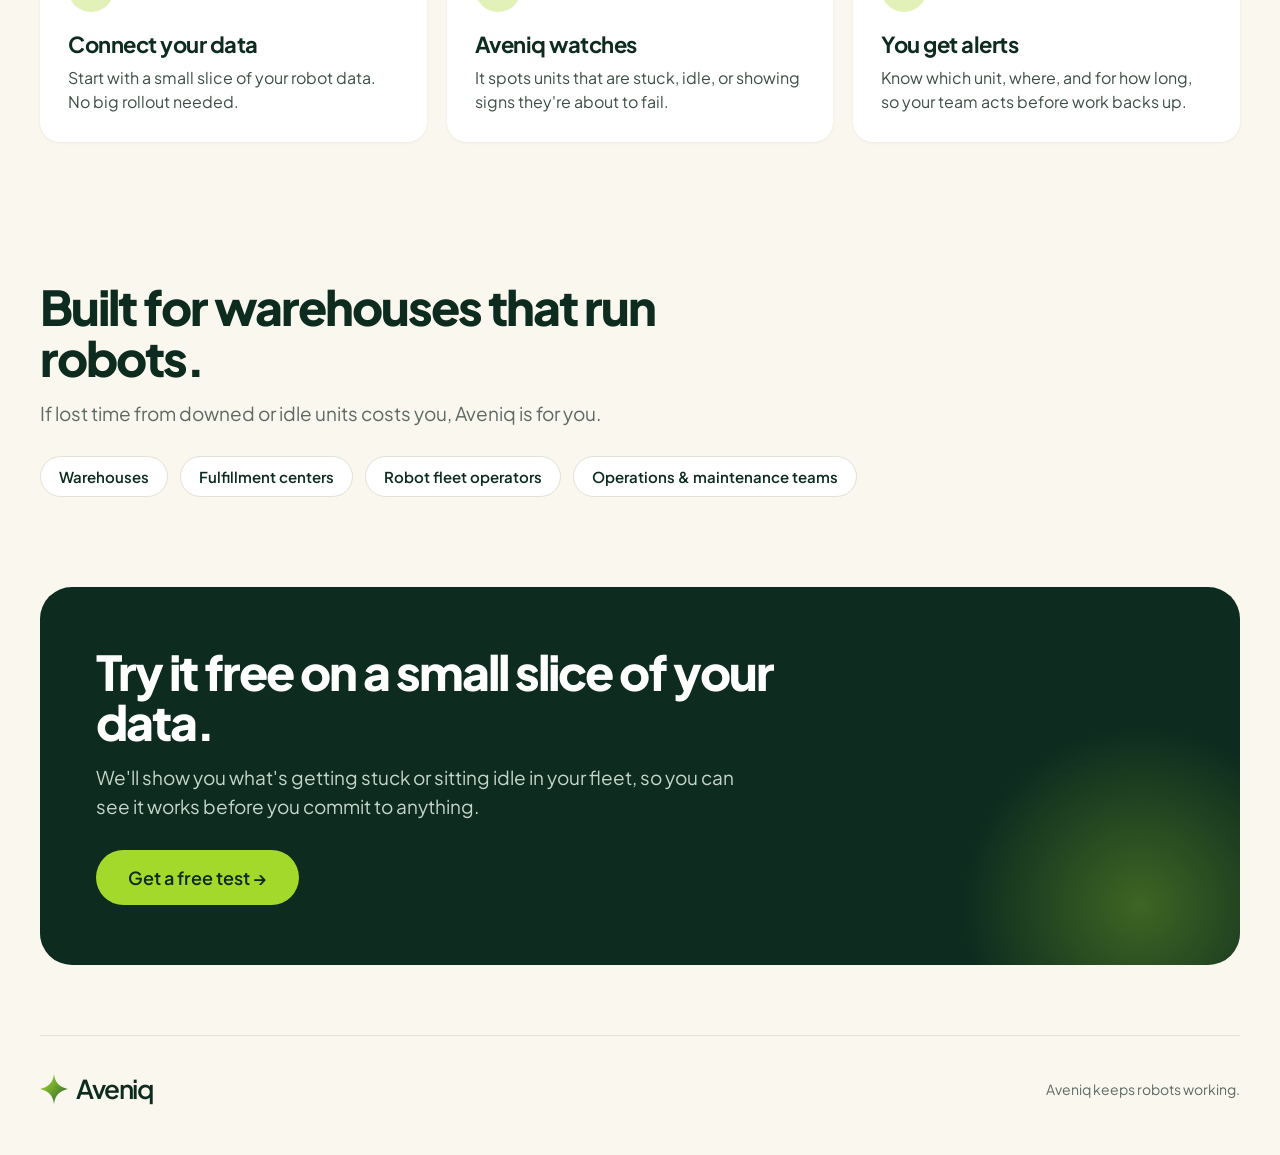
==== commit 80e90875: "Robot fleet monitoring landing page" ====
--- a/index.html
+++ b/index.html
@@ -3,19 +3,135 @@
 <head>
 <meta charset="utf-8">
 <meta name="viewport" content="width=device-width, initial-scale=1">
-<title>Aveniq</title>
-<link href="https://fonts.googleapis.com/css2?family=Plus+Jakarta+Sans:wght@600&display=swap" rel="stylesheet">
+<title>Aveniq – Keep your robots working</title>
+<meta name="description" content="Aveniq watches your robot fleet and tells you when something's stuck, idle, or about to fail.">
+<link href="https://fonts.googleapis.com/css2?family=Plus+Jakarta+Sans:ital,wght@0,400;0,500;0,600;0,700;0,800;1,800&display=swap" rel="stylesheet">
 <style>
-*{margin:0;padding:0;box-sizing:border-box}
-body{min-height:100vh;display:grid;place-items:center;background:#faf7ef;font-family:'Plus Jakarta Sans',system-ui,sans-serif;color:#0d2b1f}
-.logo{display:flex;align-items:center;gap:12px;font-size:56px;font-weight:600;letter-spacing:-2px}
-.logo svg{width:68px;height:73px}
+:root{--bg:#faf7ef;--ink:#0d2b1f;--lime:#a3d92b;--lime2:#8cc216;--mute:#5d6b63;--line:#e3e1d6}
+*{box-sizing:border-box;margin:0;padding:0}
+html{scroll-behavior:smooth}
+body{font-family:'Plus Jakarta Sans',system-ui,sans-serif;background:var(--bg);color:var(--ink);overflow-x:hidden}
+a{color:inherit;text-decoration:none}svg{display:block}
+.wrap{max-width:1300px;margin:0 auto;padding:0 40px}
+nav{display:flex;align-items:center;justify-content:space-between;height:84px;border-bottom:1px solid var(--line)}
+.logo{display:flex;align-items:center;gap:8px;font-size:36px;font-weight:600;letter-spacing:-1.5px}
+.logo svg{width:42px;height:46px}
+.links{display:flex;gap:40px;font-size:16px;font-weight:500}
+.btn{display:inline-flex;align-items:center;gap:10px;border-radius:40px;font-weight:600;transition:.2s}
+.lime{background:var(--lime);padding:12px 22px}.lime:hover{background:#b4e83f}
+.dark{background:var(--ink);color:#fff;padding:0 34px;height:58px;font-size:18px}.dark:hover{background:#17432f}
+.hero{display:grid;grid-template-columns:1fr 1.05fr;gap:30px;padding:60px 0 50px;align-items:center}
+.pill{display:inline-flex;align-items:center;gap:10px;border:1px solid #cfe08a;border-radius:30px;padding:9px 16px;font-size:14px;font-weight:600;background:#fbfaf3;letter-spacing:.3px}
+.pill i{width:11px;height:11px;border-radius:50%;background:var(--lime)}
+h1{font-size:84px;line-height:.92;font-weight:800;letter-spacing:-3.5px;margin-top:26px}
+h1 em{font-style:italic;color:var(--lime2);position:relative;display:inline-block}
+h1 em svg{position:absolute;left:8px;bottom:-14px;width:94%;height:14px}
+.sub{font-size:22px;line-height:1.4;color:var(--mute);margin-top:42px;max-width:500px;font-weight:500}
+.cta{display:flex;align-items:center;gap:30px;margin-top:34px;flex-wrap:wrap}
+.see{font-size:18px;font-weight:600;border-bottom:2px solid var(--ink)}
+.dash{background:#fff;border-radius:24px;border:6px solid #1a2a22;box-shadow:0 30px 60px rgba(13,43,31,.2);overflow:hidden}
+.dtop{background:var(--ink);color:#e6efe8;display:flex;align-items:center;gap:10px;padding:14px 20px;font-weight:600;font-size:15px}
+.dtop svg{width:20px;height:22px}.dtop small{margin-left:auto;font-weight:400;opacity:.7}
+.dbody{padding:20px 22px;background:#f6f3ea}
+.stats{display:grid;grid-template-columns:repeat(3,1fr);gap:12px}
+.stat{background:#fff;border-radius:12px;padding:14px;box-shadow:0 1px 3px rgba(0,0,0,.06)}
+.stat b{font-size:28px;display:block}.stat span{font-size:12px;color:var(--mute)}
+.stat.s b{color:#c43a2a}.stat.i b{color:#b7791a}.stat.a b{color:#1f7a2e}
+.list{background:#fff;border-radius:12px;margin-top:14px;padding:4px 14px}
+.r{display:flex;align-items:center;gap:12px;padding:12px 0;border-bottom:1px solid #eee9db;font-size:14px;font-weight:600}
+.r:last-child{border:0}.r div{flex:1}.r small{display:block;font-weight:400;color:var(--mute);font-size:12px;margin-top:2px}
+.bot{width:34px;height:34px;border-radius:10px;background:#e1f1b8;display:grid;place-items:center;font-size:11px;font-weight:800}
+.t{padding:6px 12px;border-radius:14px;font-size:12px;font-weight:700}
+.t1{background:#fbd9d4;color:#c43a2a}.t2{background:#fbe6c4;color:#b7791a}.t3{background:#d5f0d2;color:#1f7a2e}
+.alert{margin-top:14px;background:#fff;border-left:5px solid #c43a2a;border-radius:12px;padding:14px 16px;font-size:14px;line-height:1.4}
+.alert b{display:block;margin-bottom:2px}
+.cap{font-size:11px;color:var(--mute);text-align:center;margin-top:10px}
+section{padding:70px 0}
+h2{font-size:48px;letter-spacing:-2px;line-height:1.05;font-weight:800;max-width:720px}
+.lead{font-size:19px;color:var(--mute);margin-top:16px;max-width:640px;line-height:1.5}
+.grid{display:grid;grid-template-columns:repeat(3,1fr);gap:20px;margin-top:40px}
+.card{background:#fff;border-radius:20px;padding:28px;box-shadow:0 1px 3px rgba(0,0,0,.06)}
+.card .n{width:46px;height:46px;border-radius:50%;background:#e1f1b8;display:grid;place-items:center;font-weight:800;font-size:18px}
+.card h3{font-size:22px;margin:18px 0 8px;letter-spacing:-.5px}.card p{color:#3d4f45;line-height:1.5;font-size:16px}
+.band{background:var(--ink);color:#fff;border-radius:32px;padding:60px 56px;position:relative;overflow:hidden}
+.band h2{color:#fff}.band .lead{color:#c5d4ca}
+.band:after{content:"";position:absolute;right:-80px;bottom:-120px;width:360px;height:360px;border-radius:50%;background:radial-gradient(#a3d92b55,transparent 70%)}
+.band .btn{margin-top:30px;position:relative;z-index:1}
+.who{display:flex;gap:12px;flex-wrap:wrap;margin-top:28px}.who span{background:#fff;border:1px solid var(--line);border-radius:30px;padding:10px 18px;font-weight:600;font-size:15px}
+footer{padding:36px 0 50px;border-top:1px solid var(--line);display:flex;justify-content:space-between;align-items:center;color:var(--mute);font-size:14px;flex-wrap:wrap;gap:12px}
+footer .logo{font-size:26px;color:var(--ink)}footer .logo svg{width:28px;height:30px}
+@media(max-width:960px){.hero{grid-template-columns:1fr}.links{display:none}h1{font-size:60px}.grid{grid-template-columns:1fr}h2{font-size:36px}.wrap{padding:0 20px}.band{padding:40px 26px}}
 </style>
 </head>
 <body>
-<div class="logo">
-<svg viewBox="0 0 48 52"><defs><linearGradient id="g" x1="0" y1="0" x2="1" y2="1"><stop offset="0" stop-color="#b5e52e"/><stop offset="1" stop-color="#1f5a2e"/></linearGradient></defs><path d="M24 0C26 15 33 22 48 26C33 30 26 37 24 52C22 37 15 30 0 26C15 22 22 15 24 0Z" fill="url(#g)"/></svg>
-Aveniq
+<svg width="0" height="0" style="position:absolute"><defs><linearGradient id="g" x1="0" y1="0" x2="1" y2="1"><stop offset="0" stop-color="#b5e52e"/><stop offset="1" stop-color="#1f5a2e"/></linearGradient><symbol id="star" viewBox="0 0 48 52"><path d="M24 0C26 15 33 22 48 26C33 30 26 37 24 52C22 37 15 30 0 26C15 22 22 15 24 0Z" fill="url(#g)"/></symbol></defs></svg>
+<div class="wrap">
+<nav>
+ <a class="logo" href="#"><svg><use href="#star"/></svg>Aveniq</a>
+ <div class="links"><a href="#problem">The problem</a><a href="#how">How it works</a><a href="#who">Who it's for</a></div>
+ <a class="btn lime" href="#test">Get a free test →</a>
+</nav>
+
+<div class="hero">
+ <div>
+  <div class="pill"><i></i>ROBOT FLEET MONITORING</div>
+  <h1>Keep your<br>robots<br><em>working.<svg viewBox="0 0 300 14" preserveAspectRatio="none" fill="none"><path d="M2 10C80 3 200 2 298 7" stroke="#8cc216" stroke-width="3" stroke-linecap="round"/></svg></em></h1>
+  <p class="sub">Aveniq watches your robot fleet and tells you when something's stuck, idle, or about to fail.</p>
+  <div class="cta"><a class="btn dark" href="#test">Get a free test →</a><a class="see" href="#how">See how it works</a></div>
+ </div>
+ <div>
+  <div class="dash">
+   <div class="dtop"><svg><use href="#star"/></svg>Fleet today<small>Sample data</small></div>
+   <div class="dbody">
+    <div class="stats"><div class="stat a"><b>48</b><span>Working</span></div><div class="stat i"><b>3</b><span>Idle</span></div><div class="stat s"><b>2</b><span>Stuck</span></div></div>
+    <div class="alert"><b>Unit R-17 is stuck</b>Aisle 12 · no movement for 4 min · send a tech before the queue backs up.</div>
+    <div class="list">
+     <div class="r"><span class="bot">R17</span><div>Unit R-17<small>Aisle 12</small></div><span class="t t1">Stuck</span></div>
+     <div class="r"><span class="bot">R09</span><div>Unit R-09<small>Charging dock 3</small></div><span class="t t2">Idle 12 min</span></div>
+     <div class="r"><span class="bot">R32</span><div>Unit R-32<small>Battery wear rising</small></div><span class="t t2">May fail</span></div>
+     <div class="r"><span class="bot">R04</span><div>Unit R-04<small>Zone B picking</small></div><span class="t t3">Working</span></div>
+    </div>
+   </div>
+  </div>
+  <p class="cap">Illustrative example, not real customer data.</p>
+ </div>
+</div>
+
+<section id="problem">
+ <h2>Nobody notices until work is already behind.</h2>
+ <p class="lead">Robots get stuck or sit idle, and the first sign is a late shift. By then the delay has already cost you.</p>
+ <div class="grid">
+  <div class="card"><div class="n">1</div><h3>Stuck units</h3><p>A robot stops mid-aisle and blocks traffic while the rest of the floor keeps going.</p></div>
+  <div class="card"><div class="n">2</div><h3>Idle units</h3><p>Robots sit waiting with no work, and nobody sees the lost hours add up.</p></div>
+  <div class="card"><div class="n">3</div><h3>Surprise failures</h3><p>Units go down with no warning, so repairs happen in the middle of peak hours.</p></div>
+ </div>
+</section>
+
+<section id="how">
+ <h2>See your fleet. Fix it early.</h2>
+ <p class="lead">A dashboard shows what every robot is doing, and alerts tell you the moment something needs attention.</p>
+ <div class="grid">
+  <div class="card"><div class="n">1</div><h3>Connect your data</h3><p>Start with a small slice of your robot data. No big rollout needed.</p></div>
+  <div class="card"><div class="n">2</div><h3>Aveniq watches</h3><p>It spots units that are stuck, idle, or showing signs they're about to fail.</p></div>
+  <div class="card"><div class="n">3</div><h3>You get alerts</h3><p>Know which unit, where, and for how long, so your team acts before work backs up.</p></div>
+ </div>
+</section>
+
+<section id="who">
+ <h2>Built for warehouses that run robots.</h2>
+ <p class="lead">If lost time from downed or idle units costs you, Aveniq is for you.</p>
+ <div class="who"><span>Warehouses</span><span>Fulfillment centers</span><span>Robot fleet operators</span><span>Operations &amp; maintenance teams</span></div>
+</section>
+
+<section id="test" style="padding-top:20px">
+ <div class="band">
+  <h2>Try it free on a small slice of your data.</h2>
+  <p class="lead">We'll show you what's getting stuck or sitting idle in your fleet, so you can see it works before you commit to anything.</p>
+  <a class="btn lime dark-t" href="#" style="padding:16px 32px;font-size:18px;color:var(--ink)">Get a free test →</a>
+ </div>
+</section>
+
+<footer><a class="logo" href="#"><svg><use href="#star"/></svg>Aveniq</a><span>Aveniq keeps robots working.</span></footer>
 </div>
 </body>
 </html>
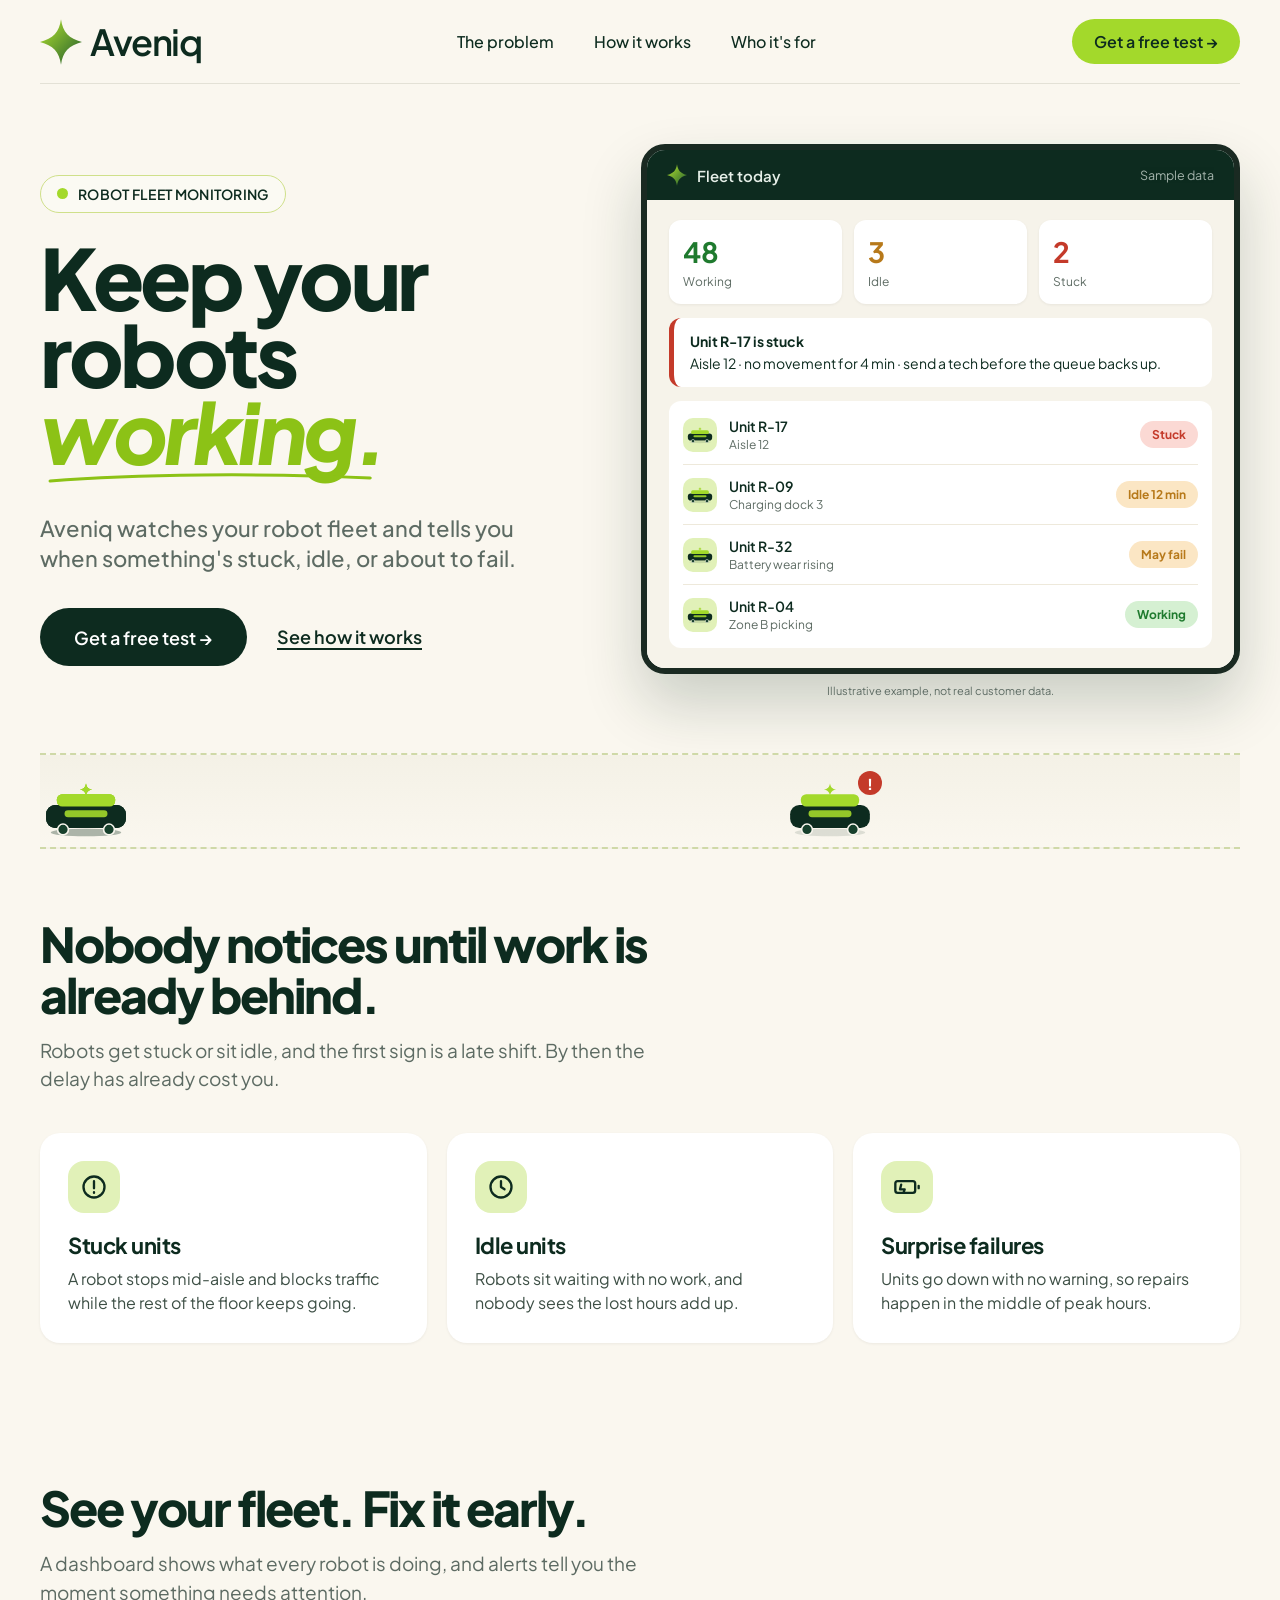
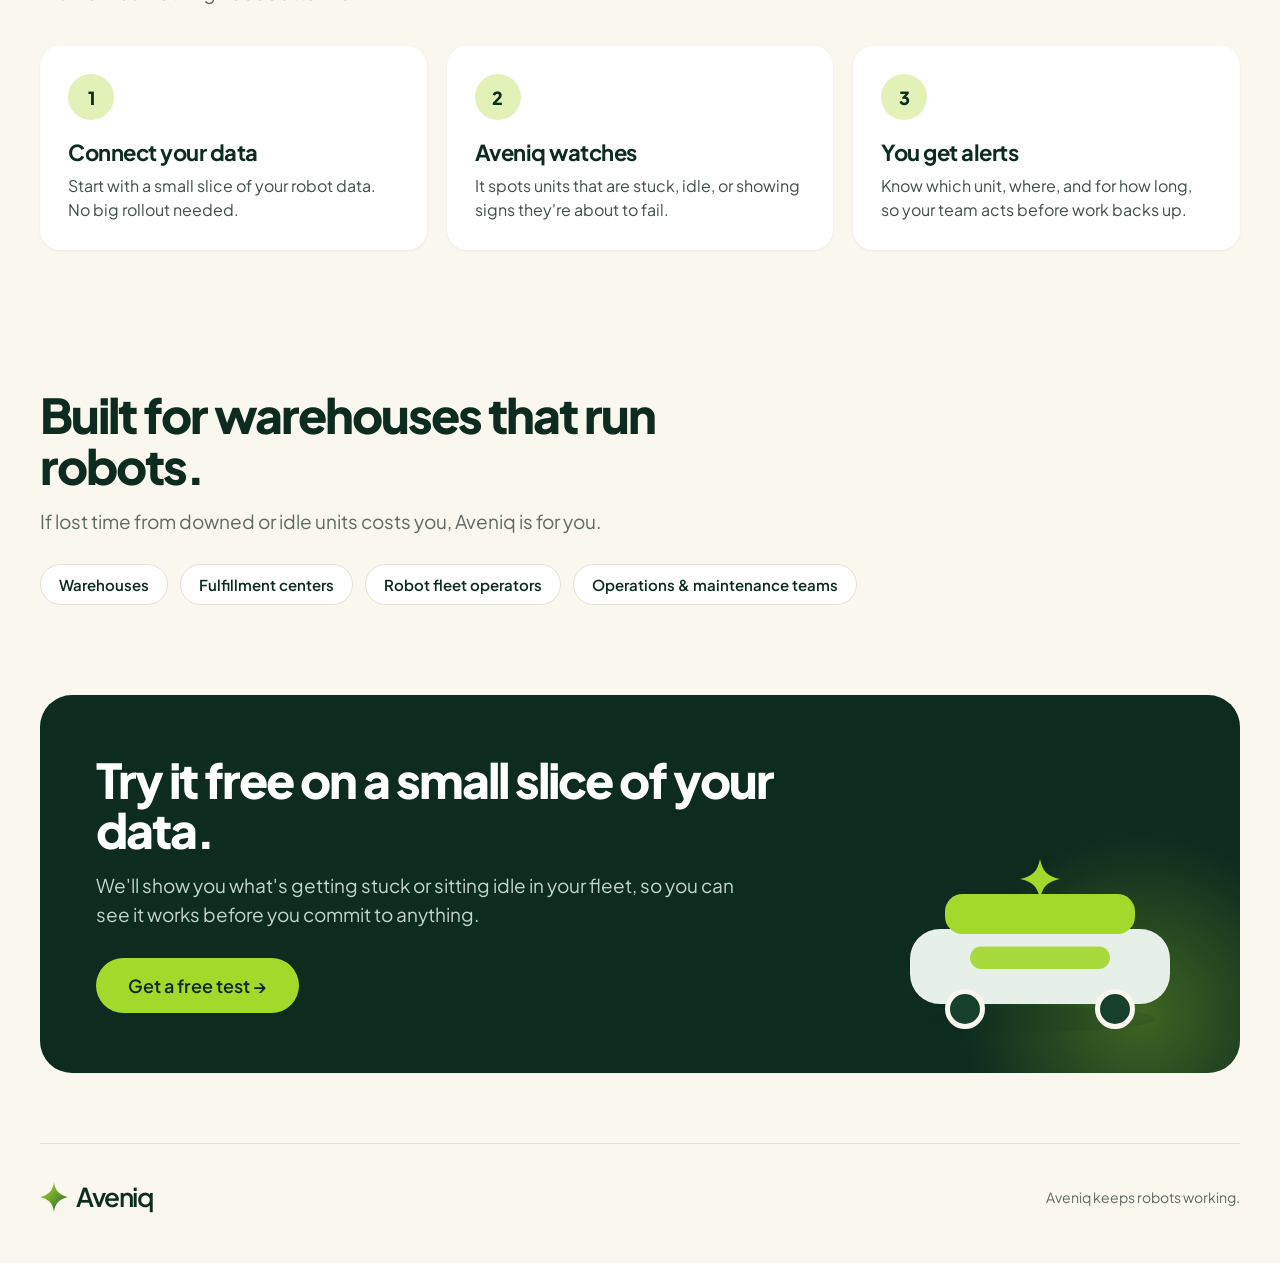
==== commit 92edb9ec: "Add robot illustrations" ====
--- a/index.html
+++ b/index.html
@@ -60,11 +60,25 @@
 .who{display:flex;gap:12px;flex-wrap:wrap;margin-top:28px}.who span{background:#fff;border:1px solid var(--line);border-radius:30px;padding:10px 18px;font-weight:600;font-size:15px}
 footer{padding:36px 0 50px;border-top:1px solid var(--line);display:flex;justify-content:space-between;align-items:center;color:var(--mute);font-size:14px;flex-wrap:wrap;gap:12px}
 footer .logo{font-size:26px;color:var(--ink)}footer .logo svg{width:28px;height:30px}
+.fleet{position:relative;height:96px;margin:6px 0 0;border-top:2px dashed #cfd9a8;border-bottom:2px dashed #cfd9a8;overflow:hidden;color:#0d2b1f;background:linear-gradient(#f4f1e6,#faf7ef)}
+.fleet .rb{position:absolute;bottom:8px;width:92px;height:62px;animation:drive 16s linear infinite}
+.fleet .rb:nth-child(2){animation-duration:22s;animation-delay:-9s}.fleet .rb:nth-child(3){animation-duration:19s;animation-delay:-4s;animation-direction:reverse}
+.fleet .rb svg{width:100%;height:100%}
+.fleet .stuck{left:62%;animation:none;color:#0d2b1f}
+.fleet .stuck:after{content:"!";position:absolute;right:-6px;top:-6px;width:24px;height:24px;border-radius:50%;background:#c43a2a;color:#fff;font-weight:800;font-size:15px;display:grid;place-items:center;animation:pulse 1.4s ease-in-out infinite}
+@keyframes drive{from{transform:translateX(-120px)}to{transform:translateX(calc(100vw + 40px))}}
+@keyframes pulse{50%{transform:scale(1.25)}}
+.card .ic{width:52px;height:52px;border-radius:16px;background:#e1f1b8;display:grid;place-items:center}.card .ic svg{width:28px;height:28px}
+.bot svg{width:28px;height:19px;color:#0d2b1f}
+.band .big{position:absolute;right:50px;bottom:34px;width:300px;height:200px;color:#e6efe8;z-index:1;animation:float 5s ease-in-out infinite}
+@keyframes float{50%{transform:translateY(-10px)}}
+@media(max-width:960px){.band .big{display:none}}
+@media(prefers-reduced-motion:reduce){.fleet .rb,.band .big,.fleet .stuck:after{animation:none}}
 @media(max-width:960px){.hero{grid-template-columns:1fr}.links{display:none}h1{font-size:60px}.grid{grid-template-columns:1fr}h2{font-size:36px}.wrap{padding:0 20px}.band{padding:40px 26px}}
 </style>
 </head>
 <body>
-<svg width="0" height="0" style="position:absolute"><defs><linearGradient id="g" x1="0" y1="0" x2="1" y2="1"><stop offset="0" stop-color="#b5e52e"/><stop offset="1" stop-color="#1f5a2e"/></linearGradient><symbol id="star" viewBox="0 0 48 52"><path d="M24 0C26 15 33 22 48 26C33 30 26 37 24 52C22 37 15 30 0 26C15 22 22 15 24 0Z" fill="url(#g)"/></symbol></defs></svg>
+<svg width="0" height="0" style="position:absolute"><defs><linearGradient id="g" x1="0" y1="0" x2="1" y2="1"><stop offset="0" stop-color="#b5e52e"/><stop offset="1" stop-color="#1f5a2e"/></linearGradient><symbol id="star" viewBox="0 0 48 52"><path d="M24 0C26 15 33 22 48 26C33 30 26 37 24 52C22 37 15 30 0 26C15 22 22 15 24 0Z" fill="url(#g)"/></symbol><symbol id="robot" viewBox="0 0 120 80"><ellipse cx="60" cy="72" rx="46" ry="5" fill="#0d2b1f" opacity=".12"/><rect x="8" y="36" width="104" height="30" rx="12" fill="currentColor"/><rect x="22" y="22" width="76" height="16" rx="7" fill="#a3d92b"/><rect x="32" y="43" width="56" height="9" rx="4.5" fill="#a3d92b" opacity=".9"/><circle cx="30" cy="68" r="7" fill="#17402c" stroke="#faf7ef" stroke-width="2"/><circle cx="90" cy="68" r="7" fill="#17402c" stroke="#faf7ef" stroke-width="2"/><path d="M60 8c1 5 3 7 8 8-5 1-7 3-8 8-1-5-3-7-8-8 5-1 7-3 8-8z" fill="#a3d92b"/></symbol></defs></svg>
 <div class="wrap">
 <nav>
  <a class="logo" href="#"><svg><use href="#star"/></svg>Aveniq</a>
@@ -86,10 +100,10 @@
     <div class="stats"><div class="stat a"><b>48</b><span>Working</span></div><div class="stat i"><b>3</b><span>Idle</span></div><div class="stat s"><b>2</b><span>Stuck</span></div></div>
     <div class="alert"><b>Unit R-17 is stuck</b>Aisle 12 · no movement for 4 min · send a tech before the queue backs up.</div>
     <div class="list">
-     <div class="r"><span class="bot">R17</span><div>Unit R-17<small>Aisle 12</small></div><span class="t t1">Stuck</span></div>
-     <div class="r"><span class="bot">R09</span><div>Unit R-09<small>Charging dock 3</small></div><span class="t t2">Idle 12 min</span></div>
-     <div class="r"><span class="bot">R32</span><div>Unit R-32<small>Battery wear rising</small></div><span class="t t2">May fail</span></div>
-     <div class="r"><span class="bot">R04</span><div>Unit R-04<small>Zone B picking</small></div><span class="t t3">Working</span></div>
+     <div class="r"><span class="bot"><svg viewBox="0 0 120 80"><use href="#robot"/></svg></span><div>Unit R-17<small>Aisle 12</small></div><span class="t t1">Stuck</span></div>
+     <div class="r"><span class="bot"><svg viewBox="0 0 120 80"><use href="#robot"/></svg></span><div>Unit R-09<small>Charging dock 3</small></div><span class="t t2">Idle 12 min</span></div>
+     <div class="r"><span class="bot"><svg viewBox="0 0 120 80"><use href="#robot"/></svg></span><div>Unit R-32<small>Battery wear rising</small></div><span class="t t2">May fail</span></div>
+     <div class="r"><span class="bot"><svg viewBox="0 0 120 80"><use href="#robot"/></svg></span><div>Unit R-04<small>Zone B picking</small></div><span class="t t3">Working</span></div>
     </div>
    </div>
   </div>
@@ -97,13 +111,15 @@
  </div>
 </div>
 
+<div class="fleet" aria-hidden="true"><div class="rb"><svg viewBox="0 0 120 80"><use href="#robot"/></svg></div><div class="rb"><svg viewBox="0 0 120 80"><use href="#robot"/></svg></div><div class="rb"><svg viewBox="0 0 120 80"><use href="#robot"/></svg></div><div class="rb stuck"><svg viewBox="0 0 120 80"><use href="#robot"/></svg></div></div>
+
 <section id="problem">
  <h2>Nobody notices until work is already behind.</h2>
  <p class="lead">Robots get stuck or sit idle, and the first sign is a late shift. By then the delay has already cost you.</p>
  <div class="grid">
-  <div class="card"><div class="n">1</div><h3>Stuck units</h3><p>A robot stops mid-aisle and blocks traffic while the rest of the floor keeps going.</p></div>
-  <div class="card"><div class="n">2</div><h3>Idle units</h3><p>Robots sit waiting with no work, and nobody sees the lost hours add up.</p></div>
-  <div class="card"><div class="n">3</div><h3>Surprise failures</h3><p>Units go down with no warning, so repairs happen in the middle of peak hours.</p></div>
+  <div class="card"><div class="ic"><svg viewBox="0 0 24 24" fill="none" stroke="#0d2b1f" stroke-width="2" stroke-linecap="round" stroke-linejoin="round"><circle cx="12" cy="12" r="9"/><path d="M12 7v6M12 16.5v.5"/></svg></div><h3>Stuck units</h3><p>A robot stops mid-aisle and blocks traffic while the rest of the floor keeps going.</p></div>
+  <div class="card"><div class="ic"><svg viewBox="0 0 24 24" fill="none" stroke="#0d2b1f" stroke-width="2" stroke-linecap="round" stroke-linejoin="round"><circle cx="12" cy="12" r="9"/><path d="M12 7v5l3 2"/></svg></div><h3>Idle units</h3><p>Robots sit waiting with no work, and nobody sees the lost hours add up.</p></div>
+  <div class="card"><div class="ic"><svg viewBox="0 0 24 24" fill="none" stroke="#0d2b1f" stroke-width="2" stroke-linecap="round" stroke-linejoin="round"><rect x="2" y="7" width="17" height="10" rx="2"/><path d="M22 11v2M7 10l-1 4h4l-1 3"/></svg></div><h3>Surprise failures</h3><p>Units go down with no warning, so repairs happen in the middle of peak hours.</p></div>
  </div>
 </section>
 
@@ -127,6 +143,7 @@
  <div class="band">
   <h2>Try it free on a small slice of your data.</h2>
   <p class="lead">We'll show you what's getting stuck or sitting idle in your fleet, so you can see it works before you commit to anything.</p>
+  <svg class="big" viewBox="0 0 120 80"><use href="#robot"/></svg>
   <a class="btn lime dark-t" href="#" style="padding:16px 32px;font-size:18px;color:var(--ink)">Get a free test →</a>
  </div>
 </section>
